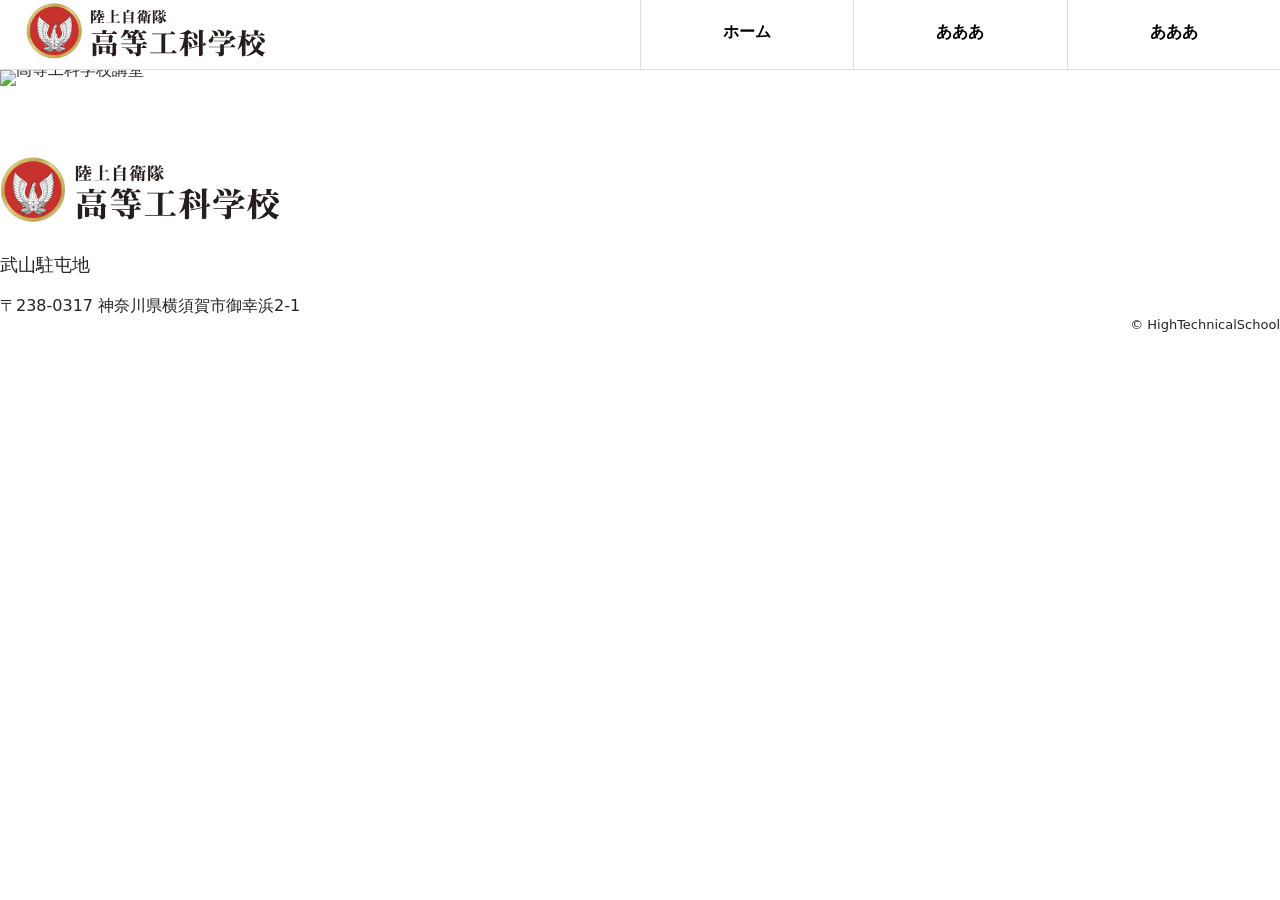
==== html/index.html @ f9704167 "ホームページの共通要素の作成" ====
<!DOCTYPE html>
<html lang="ja">
    <head>
        <meta charset="utf8">
        <title>HP</title>
        <link href="https://cdn.jsdelivr.net/npm/bootstrap@5.3.0/dist/css/bootstrap.min.css" rel="stylesheet">
        <script src="https://cdn.jsdelivr.net/npm/bootstrap@5.3.0/dist/js/bootstrap.bundle.min.js"></script>
        <!-- reset.css destyle -->
    <link rel="stylesheet" href="https://unpkg.com/modern-css-reset/dist/reset.min.css">
        <link rel="stylesheet" href="css/common.css">
        <link rel="stylesheet" href="css/home.css">
    </head>
    <body>
        <header>
            <div class="header-top">
                <h1 class="header-logo"><a href="index.html"><img src="img/logo.svg" alt="陸上自衛隊高等工科学校"></a></h1>
                <div class="header-right">
                    <nav class="header-nav">
                <ul class="nav-list">
                    <li class="nav-item">
                        <a href="#">ホーム</a>
                    </li>
                    <li class="nav-item">
                        <a href="#">あああ</a>
                    </li>
                    <li class="nav-item">
                        <a href="#">あああ</a>
                    </li>
                </ul>
            </nav>
                </div>
            </div>
        </header>
        <body>
            <picture class="main-visual">
                <source media="(min-width: 768px)" srcset="img/home.png">
                <img src="img/home.png" alt="高等工科学校講堂">
            </picture>
            <!--
            <nav class="main-list-nav">
                <ul class="nav-list">
                    <li class="nav-item">
                        <a href="#">ホーム</a>
                    </li>
                    <li class="nav-item">
                        テスト
                    </li>
                </ul>
            </nav>
            -->
            <main>
            </main>
            <footer>
                <div class="footer-info">
                    <div class="footer-left">
                        <a href="#" class="logo">
                            <img src="img/logo.svg" alt="高等工科学校">
                        </a>
                        <address>
                            <p class="place">武山駐屯地</p>
                            <p>〒238-0317 神奈川県横須賀市御幸浜2-1</p>
                        </address>
                    </div>
                    <div class="footer-copyright">© HighTechnicalSchool</div>
                </div>
            </footer>
        </body>
    </body>
</html>
---- html/css/common.css ----
@charset "UTF-8";

* {
    padding: 0;
    margin: 0;
    /*outline: 2px red solid;*/
}

:root {
    --header-height: 70px;
}

ul {
    padding: 0;
}

a, a:visited{
    text-decoration: none;
    color: black;
    transition: 0.5s linear;
}

/*
    -------ヘッダー要素
*/

header {
    position: sticky;
    top: 0;
    z-index: 2000;
    width: 100%;
    height: var(--header-height);
    background-color: white;
    border-bottom: 1px solid #DEDEDE;
}

.header-top {
    display: flex;
    margin: 0 auto;
    height: var(--header-height);
    line-height: 0;
}

.header-right {
    width: 50%;
    height: var(--header-height);
}

.header-logo {
    padding-left: 2%;
    margin-top: 2px;
    margin-right: auto;
    
    & img {
        height: 100%;
        width: auto;
    }
}

.header-nav {
    height: var(--header-height);
    line-height: 0;
}

.header-nav .nav-list {
    display: flex;
    margin: 0 auto;
    list-style-type: none;
}

.header-nav .nav-item {
    width: 100%;
    height: var(--header-height);
    text-align: center;
    font-weight: 700;
    border-left: 1px solid #DEDEDE;
    transition: 0.5s;
}

.header-nav .nav-item:hover {
    background-color: #DFDFDF;
}

.header-nav .nav-item a::after {
    position: absolute;
    bottom: 0;
    left: 0;
    content: '';
    width: 100%;
    height: 2px;
    background-color: #004A88;
    transform: scale(0, 1);
    transform-origin: left top;
    transition: transform 0.3s;
}

.header-nav .nav-item a:hover::after {
    transform: scale(1, 1);
}

.header-nav .nav-item a {
    display: block;
    height: var(--header-height);
    padding: 32px 0;
    position: relative;
}

/*
    --------パンくずリスト
*/

.main-list-nav {
    width: 100%;
    height: 20px;
    margin-bottom: 30px;
}

.main-list-nav .nav-list {
    display: flex;
    flex-wrap: wrap;
    list-style: none;
    margin-left: 10px;
}

.main-list-nav .nav-list .nav-item a {
    font-size: small;
    color: royalblue;
}

.main-list-nav .nav-list .nav-item {
    font-size: small;
}

.main-list-nav .nav-list .nav-item:not(:last-of-type)::after {
    content: "/";
    margin: 0.6em;
    font-size: small;
}

/*
    ---------フッター
*/

footer {
    width: 100%;
    padding: 70px 0;
}

.footer-info {
    display: flex;
    margin: 0 auto;
    justify-content: space-between;
    align-items: center;
    max-width: 1400px;
}

.footer-left {
    & img {
        height: 70px;
        width: auto;
        margin-bottom: 25px;
    }
}

.footer-info .place {
    font-size: 1.125em;
    font-weight: 500;
}

.footer-copyright {
    width: 300px;
    font-size: 13px;
    margin-top: auto;
    text-align: right;
}
---- html/css/home.css ----
@charset "UTF-8";

.main-visual {
    display: block;
    line-height: 0;
}

.main-visual img {
    width: 100%;
    height: auto;
}
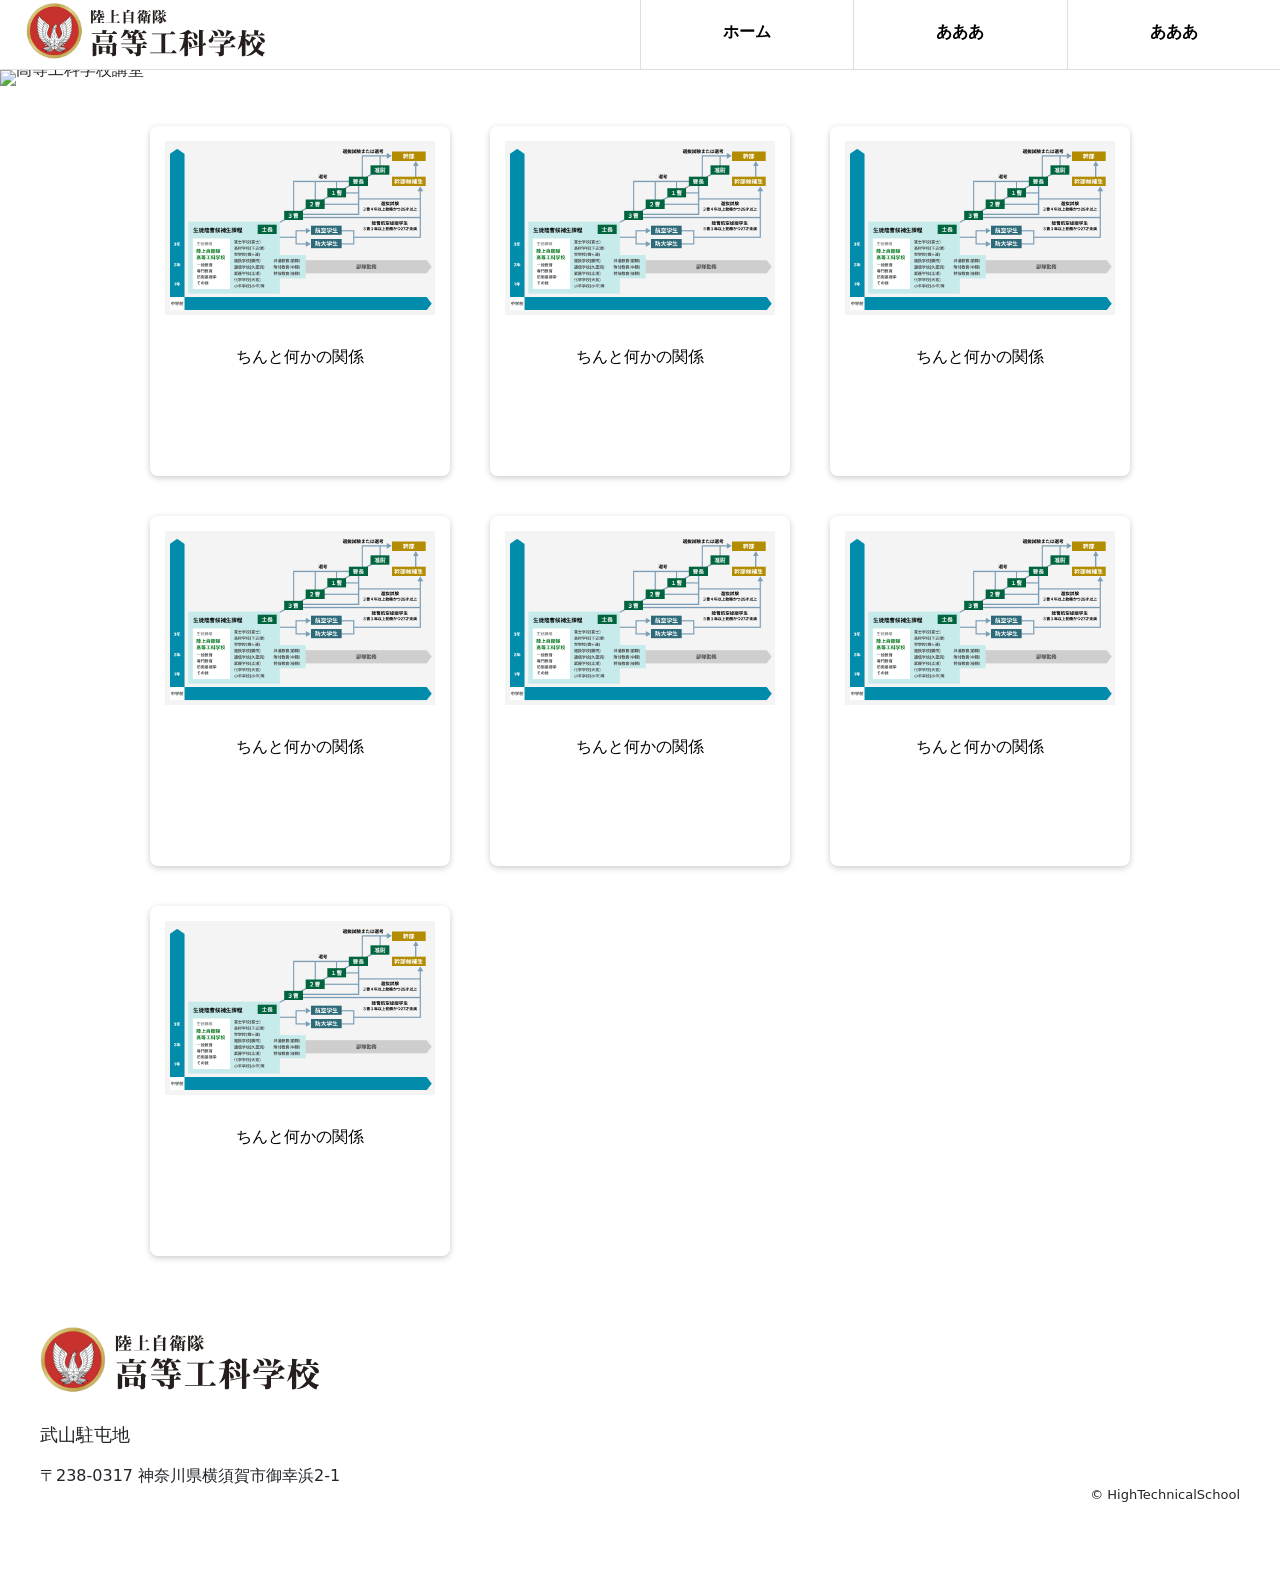
==== commit 46256dd7: "Add files via upload" ====
--- a/html/index.html
+++ b/html/index.html
@@ -15,19 +15,40 @@
             <div class="header-top">
                 <h1 class="header-logo"><a href="index.html"><img src="img/logo.svg" alt="陸上自衛隊高等工科学校"></a></h1>
                 <div class="header-right">
+                    <!-- PC等 -->
                     <nav class="header-nav">
-                <ul class="nav-list">
-                    <li class="nav-item">
-                        <a href="#">ホーム</a>
-                    </li>
-                    <li class="nav-item">
-                        <a href="#">あああ</a>
-                    </li>
-                    <li class="nav-item">
-                        <a href="#">あああ</a>
-                    </li>
-                </ul>
-            </nav>
+                        <ul class="nav-list">
+                            <li class="nav-item">
+                                <a href="#">ホーム</a>
+                            </li>
+                            <li class="nav-item">
+                                <a href="#">あああ</a>
+                            </li>
+                            <li class="nav-item">
+                                <a href="#">あああ</a>
+                            </li>
+                        </ul>
+                    </nav>
+                    <!-- スマートフォン等 -->
+                    <div class="menu-wrapper">
+                        <input type="checkbox" id="menu-toggle" hidden>
+
+                        <label class="menu-icon" for="menu-toggle">
+                            <span></span>
+                            <span></span>
+                            <span></span>
+                        </label>
+
+                        <div class="overlay"></div>
+
+                        <nav class="header-nav-sp">
+                            <ul>
+                                <li><a href="#">ホーム</a></li>
+                                <li><a href="#">あああ</a></li>
+                                <li><a href="#">あああ</a></li>
+                            </ul>
+                        </nav>
+                    </div>
                 </div>
             </div>
         </header>
@@ -49,6 +70,36 @@
             </nav>
             -->
             <main>
+                <section class="graph-list">
+                    <a href="#" class="graph-item">
+                        <img src="img/flow.jpg" alt="テスト">
+                        <p class="graph-title">ちんと何かの関係</p>
+                    </a>
+                    <a href="#" class="graph-item">
+                        <img src="img/flow.jpg" alt="テスト">
+                        <p class="graph-title">ちんと何かの関係</p>
+                    </a>
+                    <a href="#" class="graph-item">
+                        <img src="img/flow.jpg" alt="テスト">
+                        <p class="graph-title">ちんと何かの関係</p>
+                    </a>
+                    <a href="#" class="graph-item">
+                        <img src="img/flow.jpg" alt="テスト">
+                        <p class="graph-title">ちんと何かの関係</p>
+                    </a>
+                    <a href="#" class="graph-item">
+                        <img src="img/flow.jpg" alt="テスト">
+                        <p class="graph-title">ちんと何かの関係</p>
+                    </a>
+                    <a href="#" class="graph-item">
+                        <img src="img/flow.jpg" alt="テスト">
+                        <p class="graph-title">ちんと何かの関係</p>
+                    </a>
+                    <a href="#" class="graph-item">
+                        <img src="img/flow.jpg" alt="テスト">
+                        <p class="graph-title">ちんと何かの関係</p>
+                    </a>
+                </section>
             </main>
             <footer>
                 <div class="footer-info">
--- a/html/css/common.css
+++ b/html/css/common.css
@@ -8,6 +8,7 @@
 
 :root {
     --header-height: 70px;
+    --content-max-width: 1400px
 }
 
 ul {
@@ -105,6 +106,105 @@
     position: relative;
 }
 
+.header-nav-sp {
+    display: none;
+}
+
+/*  ----------メディア対応--------  */
+
+@media screen and (max-width: 767px) {
+    .header-nav {
+        display: none;
+    }
+    .menu-wrapper {
+        position: relative;
+    }
+
+    .menu-icon {
+        position: absolute;
+        width: 40px;
+        height: 30px;
+        top: 15px;
+        right: 2%;
+        left: auto;
+        cursor: pointer;
+        z-index: 3;
+        display: inline-block;
+    }
+
+    .menu-icon span {
+        display: block;
+        height: 4px;
+        margin: 6px 0;
+        background: #333;
+        border-radius: 2px;
+        transition: 0.4s;
+    }
+
+    #menu-toggle:checked + .menu-icon span:nth-child(1) {
+        transform: translateY(10px) rotate(45deg);
+    }
+    #menu-toggle:checked + .menu-icon span:nth-child(2) {
+        opacity: 0;
+    }
+    #menu-toggle:checked + .menu-icon span:nth-child(3) {
+        transform: translateY(-10px) rotate(-45deg);
+    }
+
+    .overlay {
+        position: fixed;
+        inset: 0;
+        background: rgba(0,0,0,0.5);
+        opacity: 0;
+        pointer-events: none;
+        transition: 0.4s;
+        z-index: 1;
+    }
+
+    #menu-toggle:checked ~ .overlay {
+        opacity: 1;
+        pointer-events: auto;
+    }
+
+    /* メニュー本体（左から出す） */
+    .header-nav-sp {
+        display: inline;
+        position: fixed;
+        top: 0;
+        right: -250px; /* ← 初期位置を左へ */
+        width: 250px;
+        height: 100%;
+        background: #fff;
+        box-shadow: 2px 0 8px rgba(0,0,0,0.2);
+        transition: right 0.4s ease;
+        z-index: 2;
+    }
+
+    #menu-toggle:checked ~ .header-nav-sp {
+        right: 0; /* ← 開いたときは左0へ */
+    }
+
+    .header-nav-sp ul {
+        list-style: none;
+        padding: 60px 20px;
+    }
+
+    .header-nav-sp li {
+        margin: 20px 0;
+    }
+
+    .header-nav-sp a {
+        text-decoration: none;
+        color: #333;
+        font-size: 1.2rem;
+        transition: color 0.3s;
+    }
+
+    .menu a:hover {
+        color: #007bff;
+    }
+}
+
 /*
     --------パンくずリスト
 */
@@ -143,7 +243,7 @@
 
 footer {
     width: 100%;
-    padding: 70px 0;
+    padding: 70px 40px;
 }
 
 .footer-info {
--- a/html/css/home.css
+++ b/html/css/home.css
@@ -3,9 +3,53 @@
 .main-visual {
     display: block;
     line-height: 0;
+    margin-bottom: 40px;
 }
 
 .main-visual img {
     width: 100%;
     height: auto;
+}
+
+/*
+    -------グラフ一覧
+*/
+
+main {
+    margin: 0 auto;
+    max-width: var(--content-max-width);
+}
+
+.graph-list {
+    display: grid;
+    grid-template-columns: repeat(auto-fit, 300px);
+    grid-auto-rows: 350px;
+    grid-gap: 40px;
+    justify-content: center;
+}
+
+.graph-item {
+    width: 300px;
+    height: 350px;
+    background-color: white;
+    padding: 15px;
+    text-align: center;
+    box-shadow: 0 2px 6px color-mix(in srgb, black 20%, white);
+    border-radius: 8px;
+    transition: 0.5s;
+}
+
+.graph-item:hover {
+    background-color: #DFDFDF;
+    transform: scale(1.05);
+}
+
+.graph-item img {
+    width: 100%;
+    height: auto;
+}
+
+.graph-item p {
+    text-align: center;
+    margin-top: 30px;
 }
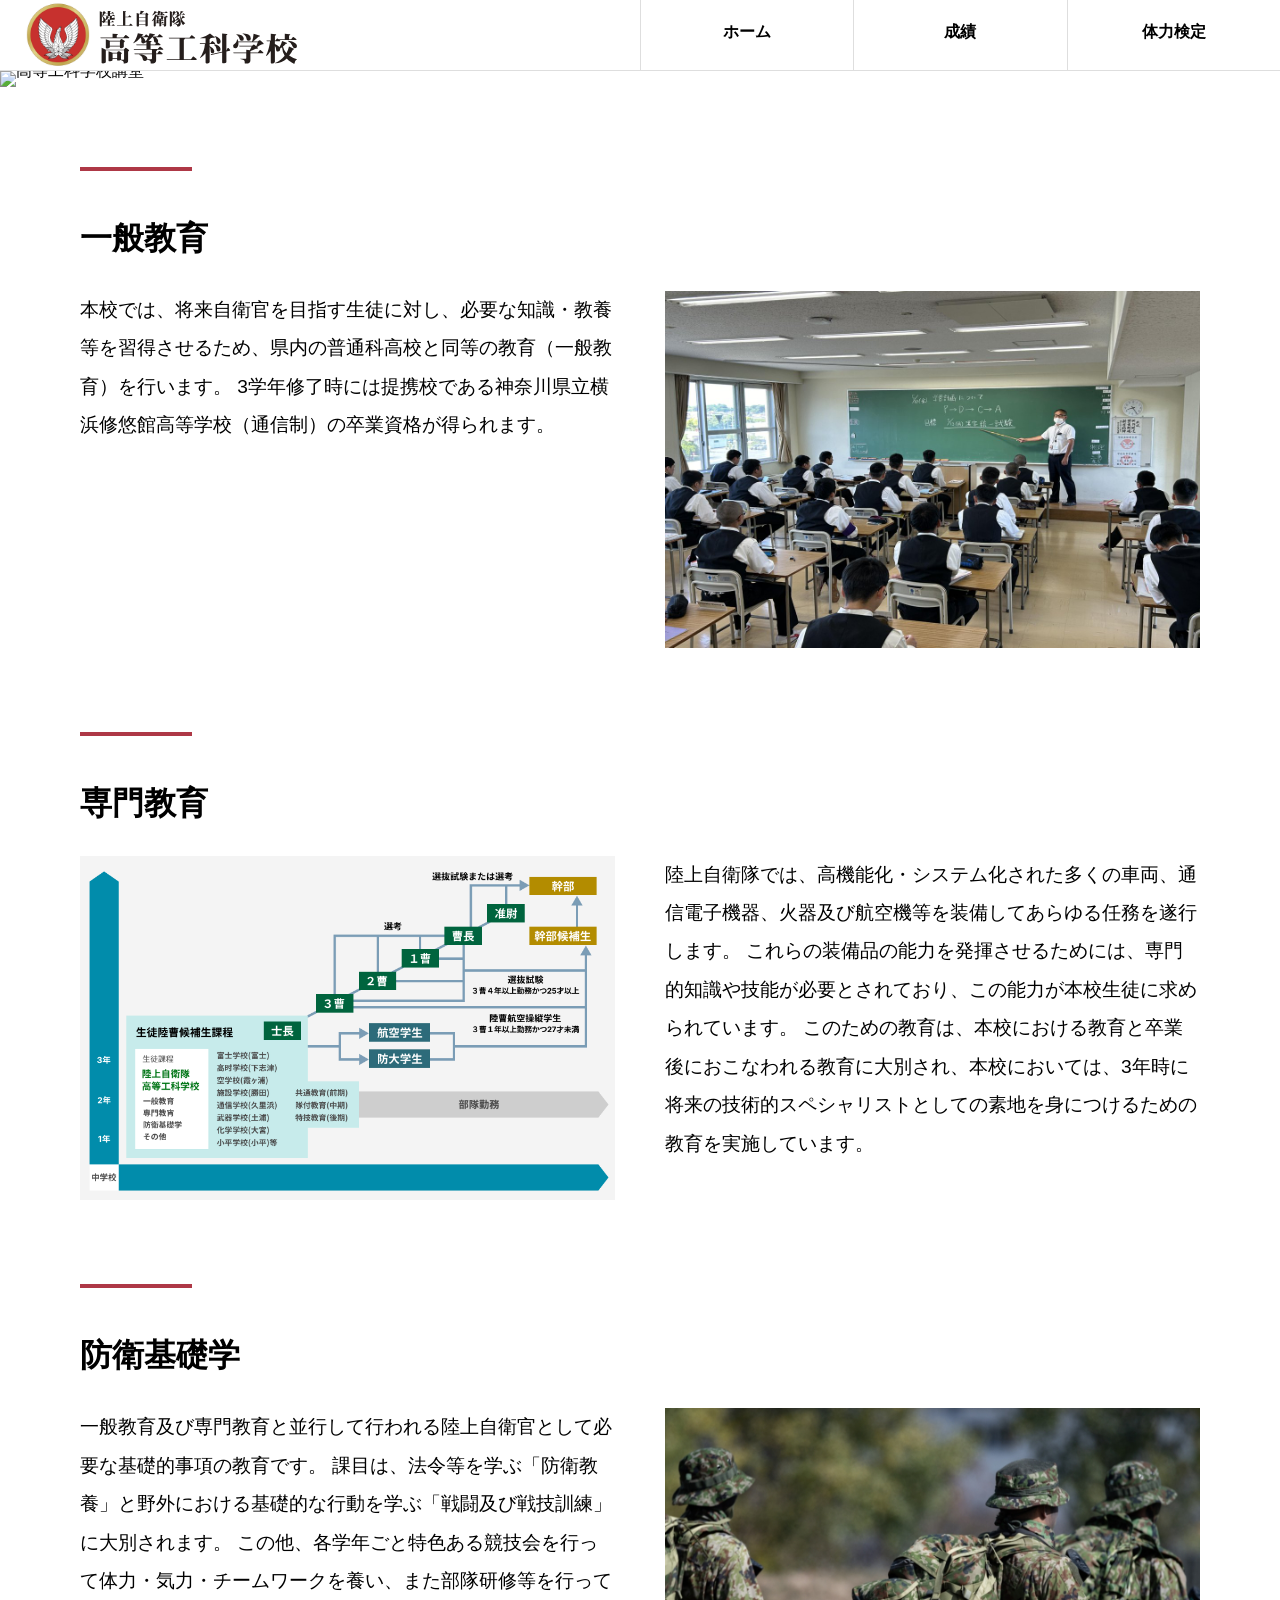
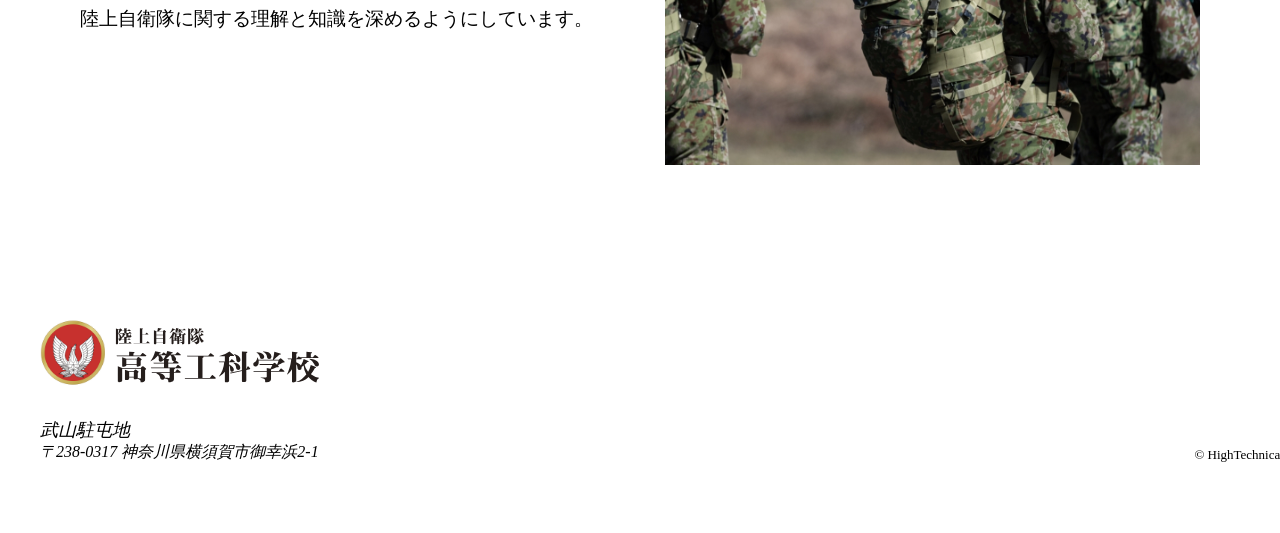
==== commit 53ec5450: "Add files via upload" ====
--- a/html/index.html
+++ b/html/index.html
@@ -2,11 +2,12 @@
 <html lang="ja">
     <head>
         <meta charset="utf8">
+        <meta name="viewport" content="width=device-width,initial-scale=1">
         <title>HP</title>
-        <link href="https://cdn.jsdelivr.net/npm/bootstrap@5.3.0/dist/css/bootstrap.min.css" rel="stylesheet">
-        <script src="https://cdn.jsdelivr.net/npm/bootstrap@5.3.0/dist/js/bootstrap.bundle.min.js"></script>
-        <!-- reset.css destyle -->
-    <link rel="stylesheet" href="https://unpkg.com/modern-css-reset/dist/reset.min.css">
+        <link rel="stylesheet" href="https://unpkg.com/ress/dist/ress.min.css" />
+        <!--
+            必要に応じてcss読み込み
+        -->
         <link rel="stylesheet" href="css/common.css">
         <link rel="stylesheet" href="css/home.css">
     </head>
@@ -22,10 +23,10 @@
                                 <a href="#">ホーム</a>
                             </li>
                             <li class="nav-item">
-                                <a href="#">あああ</a>
+                                <a href="#">成績</a>
                             </li>
                             <li class="nav-item">
-                                <a href="#">あああ</a>
+                                <a href="#">体力検定</a>
                             </li>
                         </ul>
                     </nav>
@@ -44,15 +45,15 @@
                         <nav class="header-nav-sp">
                             <ul>
                                 <li><a href="#">ホーム</a></li>
-                                <li><a href="#">あああ</a></li>
-                                <li><a href="#">あああ</a></li>
+                                <li><a href="#">成績</a></li>
+                                <li><a href="#">体力検定</a></li>
                             </ul>
                         </nav>
                     </div>
                 </div>
             </div>
         </header>
-        <body>
+        <main>
             <picture class="main-visual">
                 <source media="(min-width: 768px)" srcset="img/home.png">
                 <img src="img/home.png" alt="高等工科学校講堂">
@@ -69,7 +70,7 @@
                 </ul>
             </nav>
             -->
-            <main>
+            <!--
                 <section class="graph-list">
                     <a href="#" class="graph-item">
                         <img src="img/flow.jpg" alt="テスト">
@@ -100,21 +101,64 @@
                         <p class="graph-title">ちんと何かの関係</p>
                     </a>
                 </section>
-            </main>
-            <footer>
-                <div class="footer-info">
-                    <div class="footer-left">
-                        <a href="#" class="logo">
-                            <img src="img/logo.svg" alt="高等工科学校">
-                        </a>
-                        <address>
-                            <p class="place">武山駐屯地</p>
-                            <p>〒238-0317 神奈川県横須賀市御幸浜2-1</p>
-                        </address>
+            -->
+            <section class="features">
+                <div class="feature">
+                    <h2 class="title">一般教育</h2>
+                    <div class="feature-item">
+                        <p class="info">
+                            本校では、将来自衛官を目指す生徒に対し、必要な知識・教養等を習得させるため、県内の普通科高校と同等の教育（一般教育）を行います。
+                            3学年修了時には提携校である神奈川県立横浜修悠館高等学校（通信制）の卒業資格が得られます。
+                        </p>
+                        <picture>
+                            <source media="(min-width: 768px)" srcset="img/jugyou-ippan.jpg">
+                            <img class="sub-visual" src="img/jugyou-ippan.jpg" alt="高等工科学校講堂">
+                        </picture>
                     </div>
-                    <div class="footer-copyright">© HighTechnicalSchool</div>
                 </div>
-            </footer>
-        </body>
+                <div class="feature">
+                    <h2 class="title">専門教育</h2>
+                    <div class="feature-item">
+                        <picture>
+                            <source media="(min-width: 768px)" srcset="img/flow.jpg">
+                            <img class="sub-visual" src="img/flow.jpg" alt="高等工科学校講堂">
+                        </picture>
+                        <p class="info">
+                            陸上自衛隊では、高機能化・システム化された多くの車両、通信電子機器、火器及び航空機等を装備してあらゆる任務を遂行します。
+                            これらの装備品の能力を発揮させるためには、専門的知識や技能が必要とされており、この能力が本校生徒に求められています。
+                            このための教育は、本校における教育と卒業後におこなわれる教育に大別され、本校においては、3年時に将来の技術的スペシャリストとしての素地を身につけるための教育を実施しています。
+                        </p>
+                    </div>
+                </div>
+                <div class="feature">
+                    <h2 class="title">防衛基礎学</h2>
+                    <div class="feature-item">
+                        <p class="info">
+                            一般教育及び専門教育と並行して行われる陸上自衛官として必要な基礎的事項の教育です。
+                            課目は、法令等を学ぶ「防衛教養」と野外における基礎的な行動を学ぶ「戦闘及び戦技訓練」に大別されます。
+                            この他、各学年ごと特色ある競技会を行って体力・気力・チームワークを養い、また部隊研修等を行って陸上自衛隊に関する理解と知識を深めるようにしています。
+                        </p>
+                        <picture>
+                            <source media="(min-width: 768px)" srcset="img/battle.jpg">
+                            <img class="sub-visual" src="img/battle.jpg" alt="高等工科学校講堂">
+                        </picture>
+                    </div>
+                </div>
+            </section>
+        </main>
+        <footer>
+            <div class="footer-info">
+                <div class="footer-left">
+                    <a href="#" class="logo">
+                        <img src="img/logo.svg" alt="高等工科学校">
+                    </a>
+                    <address>
+                        <p class="place">武山駐屯地</p>
+                        <p>〒238-0317 神奈川県横須賀市御幸浜2-1</p>
+                    </address>
+                </div>
+                <div class="footer-copyright">© HighTechnicalSchool</div>
+            </div>
+        </footer>
     </body>
 </html>
--- a/html/css/common.css
+++ b/html/css/common.css
@@ -3,12 +3,15 @@
 * {
     padding: 0;
     margin: 0;
+    scroll-behavior: smooth;
     /*outline: 2px red solid;*/
 }
 
 :root {
     --header-height: 70px;
-    --content-max-width: 1400px
+    --content-max-width: 1400px;
+    --underbar-color: #004A88;
+    --color-enji: #AE3846;
 }
 
 ul {
@@ -18,7 +21,7 @@
 a, a:visited{
     text-decoration: none;
     color: black;
-    transition: 0.5s linear;
+    transition: 0.5s;
 }
 
 /*
@@ -89,10 +92,10 @@
     content: '';
     width: 100%;
     height: 2px;
-    background-color: #004A88;
+    background-color: var(--underbar-color);
     transform: scale(0, 1);
     transform-origin: left top;
-    transition: transform 0.3s;
+    transition: 0.3s;
 }
 
 .header-nav .nav-item a:hover::after {
@@ -112,7 +115,7 @@
 
 /*  ----------メディア対応--------  */
 
-@media screen and (max-width: 767px) {
+@media (max-width: 767px) {
     .header-nav {
         display: none;
     }
@@ -251,7 +254,7 @@
     margin: 0 auto;
     justify-content: space-between;
     align-items: center;
-    max-width: 1400px;
+    max-width: var(--content-max-width + 100px)
 }
 
 .footer-left {
--- a/html/css/home.css
+++ b/html/css/home.css
@@ -1,9 +1,14 @@
 @charset "UTF-8";
+
+main section {
+    padding: 0 80px;
+    max-width: var(--content-max-width);
+}
 
 .main-visual {
     display: block;
     line-height: 0;
-    margin-bottom: 40px;
+    margin-bottom: 80px;
 }
 
 .main-visual img {
@@ -12,13 +17,62 @@
 }
 
 /*
+    -------記事
+*/
+
+.features {
+    display: flexbox;
+}
+
+.features .title {
+    margin-bottom: 30px;
+    padding-top: 50px;
+    font-size: xx-large;
+}
+
+.feature {
+    position: relative;
+    margin-bottom: 80px;
+}
+
+.feature-item {
+    display: flex;
+    position: relative;
+    justify-content: space-between;
+    gap: 50px;
+}
+
+.feature-item picture {
+    width: 50%;
+}
+
+.sub-visual {
+    width: 100%;
+    object-fit: contain;
+}
+
+.feature .feature-item .info {
+    width: 50%;
+    height: 100%;
+    font-size: larger;
+    font-family: 'Segoe UI', Tahoma, Geneva, Verdana, sans-serif;
+    line-height: 2;
+    overflow-wrap: break-word;
+}
+
+.features .title::before {
+    position: absolute;
+    top: 0;
+    left: 0;
+    content: '';
+    width: 10%;
+    height: 4px;
+    background-color: var(--color-enji);
+}
+
+/*
     -------グラフ一覧
 */
-
-main {
-    margin: 0 auto;
-    max-width: var(--content-max-width);
-}
 
 .graph-list {
     display: grid;
@@ -52,4 +106,5 @@
 .graph-item p {
     text-align: center;
     margin-top: 30px;
-}+}
+
